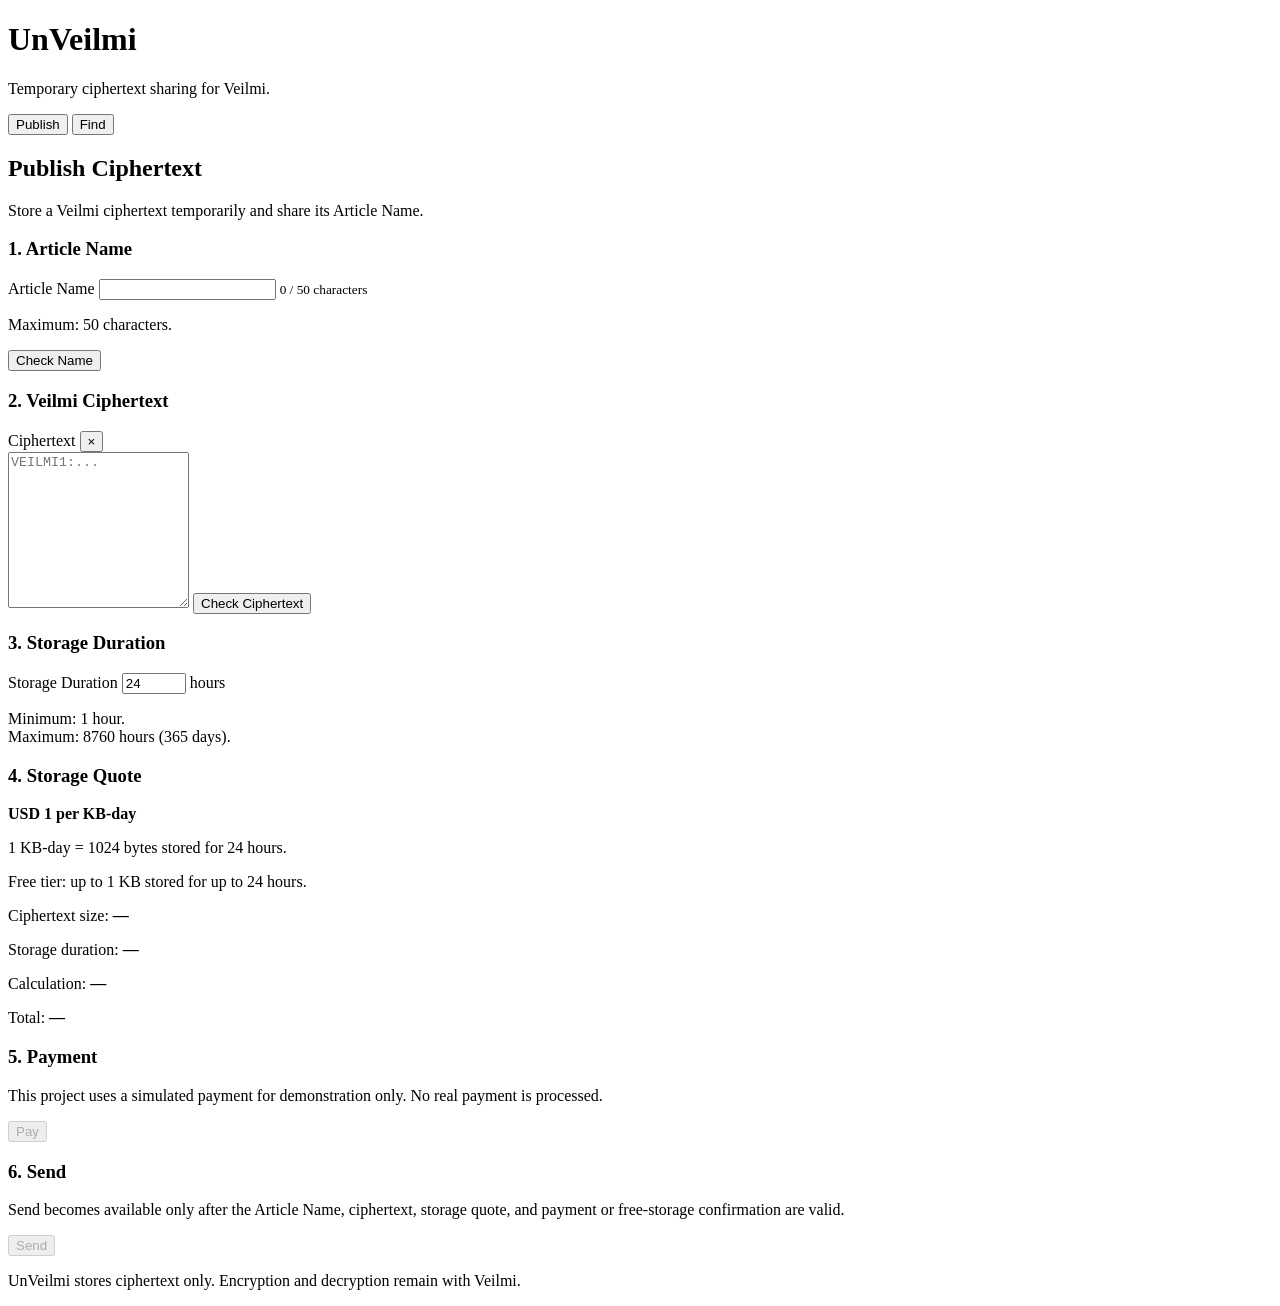
==== frontend/index.html @ 3f8854fa "tested and fixed for a few times" ====
<!DOCTYPE html>
<html lang="en">
<head>
    <meta charset="UTF-8">
    <meta name="viewport" content="width=device-width, initial-scale=1.0">
    <meta http-equiv="Cache-Control" content="no-cache, no-store, must-revalidate">

    <title>UnVeilmi</title>

    <link rel="stylesheet" href="style.css?v=2">
</head>

<body>
    <header>
        <h1>UnVeilmi</h1>
        <p>Temporary ciphertext sharing for Veilmi.</p>

        <nav aria-label="Main navigation">
            <button id="show-publish-page" type="button" aria-current="page">
                Publish
            </button>

            <button id="show-search-page" type="button" aria-current="false">
                Find
            </button>
        </nav>
    </header>

    <main>

        <!-- PAGE 1: PUBLISH -->

        <section id="publish-page">

            <h2>Publish Ciphertext</h2>

            <p>
                Store a Veilmi ciphertext temporarily
                and share its Article Name.
            </p>

            <form id="publish-form">

                <!-- 1. Article Name -->

                <section aria-labelledby="article-name-title">

                    <h3 id="article-name-title">
                        1. Article Name
                    </h3>

                    <label for="article-name">
                        Article Name
                    </label>

                    <input
                        id="article-name"
                        name="article-name"
                        type="text"
                        autocomplete="off"
                        required
                    >

                    <small id="article-name-count">
                        0 / 50 characters
                    </small>

                    <p>
                        Maximum: 50 characters.
                    </p>

                    <button
                        id="check-name-button"
                        type="button"
                    >
                        Check Name
                    </button>

                    <p
                        id="article-name-status"
                        aria-live="polite"
                    ></p>

                    <p
                        id="article-name-suggestion"
                        aria-live="polite"
                    ></p>

                    <button
                        id="use-suggested-name"
                        type="button"
                        hidden
                    >
                        Use Suggested Name
                    </button>

                </section>


                <!-- 2. Veilmi Ciphertext -->

                <section aria-labelledby="ciphertext-title">

                    <h3 id="ciphertext-title">
                        2. Veilmi Ciphertext
                    </h3>

                    <div>
                        <label for="ciphertext">
                            Ciphertext
                        </label>

                        <button
                            id="clear-ciphertext-button"
                            type="button"
                            aria-label="Clear ciphertext"
                            title="Clear ciphertext"
                        >
                            ×
                        </button>
                    </div>

                    <textarea
                        id="ciphertext"
                        name="ciphertext"
                        rows="10"
                        placeholder="VEILMI1:..."
                        spellcheck="false"
                        required
                    ></textarea>

                    <button
                        id="check-ciphertext-button"
                        type="button"
                    >
                        Check Ciphertext
                    </button>

                    <p
                        id="ciphertext-status"
                        aria-live="polite"
                    ></p>

                </section>


                <!-- 3. Storage Duration -->

                <section aria-labelledby="storage-title">

                    <h3 id="storage-title">
                        3. Storage Duration
                    </h3>

                    <label for="storage-hours">
                        Storage Duration
                    </label>

                    <input
                        id="storage-hours"
                        name="storage-hours"
                        type="number"
                        value="24"
                        min="1"
                        max="8760"
                        step="1"
                        required
                    >

                    <span>
                        hours
                    </span>

                    <p>
                        Minimum: 1 hour.<br>
                        Maximum: 8760 hours (365 days).
                    </p>

                    <p
                        id="storage-status"
                        aria-live="polite"
                    ></p>

                </section>


                <!-- 4. Storage Quote -->

                <section aria-labelledby="quote-title">

                    <h3 id="quote-title">
                        4. Storage Quote
                    </h3>

                    <p>
                        <strong>
                            USD 1 per KB-day
                        </strong>
                    </p>

                    <p>
                        1 KB-day = 1024 bytes stored for 24 hours.
                    </p>

                    <p>
                        Free tier: up to 1 KB stored for up to 24 hours.
                    </p>

                    <p>
                        Ciphertext size:
                        <strong id="quote-size">
                            —
                        </strong>
                    </p>

                    <p>
                        Storage duration:
                        <strong id="quote-hours">
                            —
                        </strong>
                    </p>

                    <p>
                        Calculation:
                        <strong id="quote-calculation">
                            —
                        </strong>
                    </p>

                    <p>
                        Total:
                        <strong id="quote-price">
                            —
                        </strong>
                    </p>

                </section>


                <!-- 5. Payment -->

                <section aria-labelledby="payment-title">

                    <h3 id="payment-title">
                        5. Payment
                    </h3>

                    <p>
                        This project uses a simulated payment
                        for demonstration only.
                        No real payment is processed.
                    </p>

                    <button
                        id="pay-button"
                        type="button"
                        disabled
                    >
                        Pay
                    </button>

                    <p
                        id="payment-status"
                        aria-live="polite"
                    ></p>

                </section>


                <!-- 6. Send -->

                <section aria-labelledby="send-title">

                    <h3 id="send-title">
                        6. Send
                    </h3>

                    <p>
                        Send becomes available only after the
                        Article Name, ciphertext, storage quote,
                        and payment or free-storage confirmation
                        are valid.
                    </p>

                    <button
                        id="send-button"
                        type="submit"
                        disabled
                    >
                        Send
                    </button>

                    <p
                        id="publish-status"
                        aria-live="polite"
                    ></p>

                </section>

            </form>


            <!-- Successful Result -->

            <section
                id="published-result"
                aria-labelledby="published-title"
                hidden
            >

                <h3 id="published-title">
                    Published Article Name
                </h3>

                <p id="published-article-name"></p>

                <button
                    id="copy-article-name"
                    type="button"
                    disabled
                >
                    Copy Article Name
                </button>

            </section>

        </section>


        <!-- PAGE 2: FIND -->

        <section
            id="search-page"
            hidden
        >

            <h2>
                Find Ciphertext
            </h2>

            <p>
                Enter an Article Name to retrieve
                its temporary ciphertext.
            </p>

            <form id="search-form">

                <label for="search-article-name">
                    Article Name
                </label>

                <input
                    id="search-article-name"
                    name="search-article-name"
                    type="text"
                    autocomplete="off"
                    required
                >

                <p>
                    Maximum: 50 characters.
                </p>

                <button type="submit">
                    Find
                </button>

            </form>

            <p
                id="search-status"
                aria-live="polite"
            ></p>

            <section
                id="search-result"
                aria-labelledby="result-title"
                hidden
            >

                <h3 id="result-title">
                    Ciphertext
                </h3>

                <pre id="retrieved-ciphertext"></pre>

                <button
                    id="copy-ciphertext"
                    type="button"
                    disabled
                >
                    Copy Ciphertext
                </button>

            </section>

        </section>

    </main>


    <footer>
        <p>
            UnVeilmi stores ciphertext only.
            Encryption and decryption remain with Veilmi.
        </p>
    </footer>


    <!--
        The version query helps prevent Chrome from using
        an older cached copy of app.js during development.
        Increase the number after future major JS updates.
    -->
    <script src="app.js?v=3"></script>

</body>
</html>
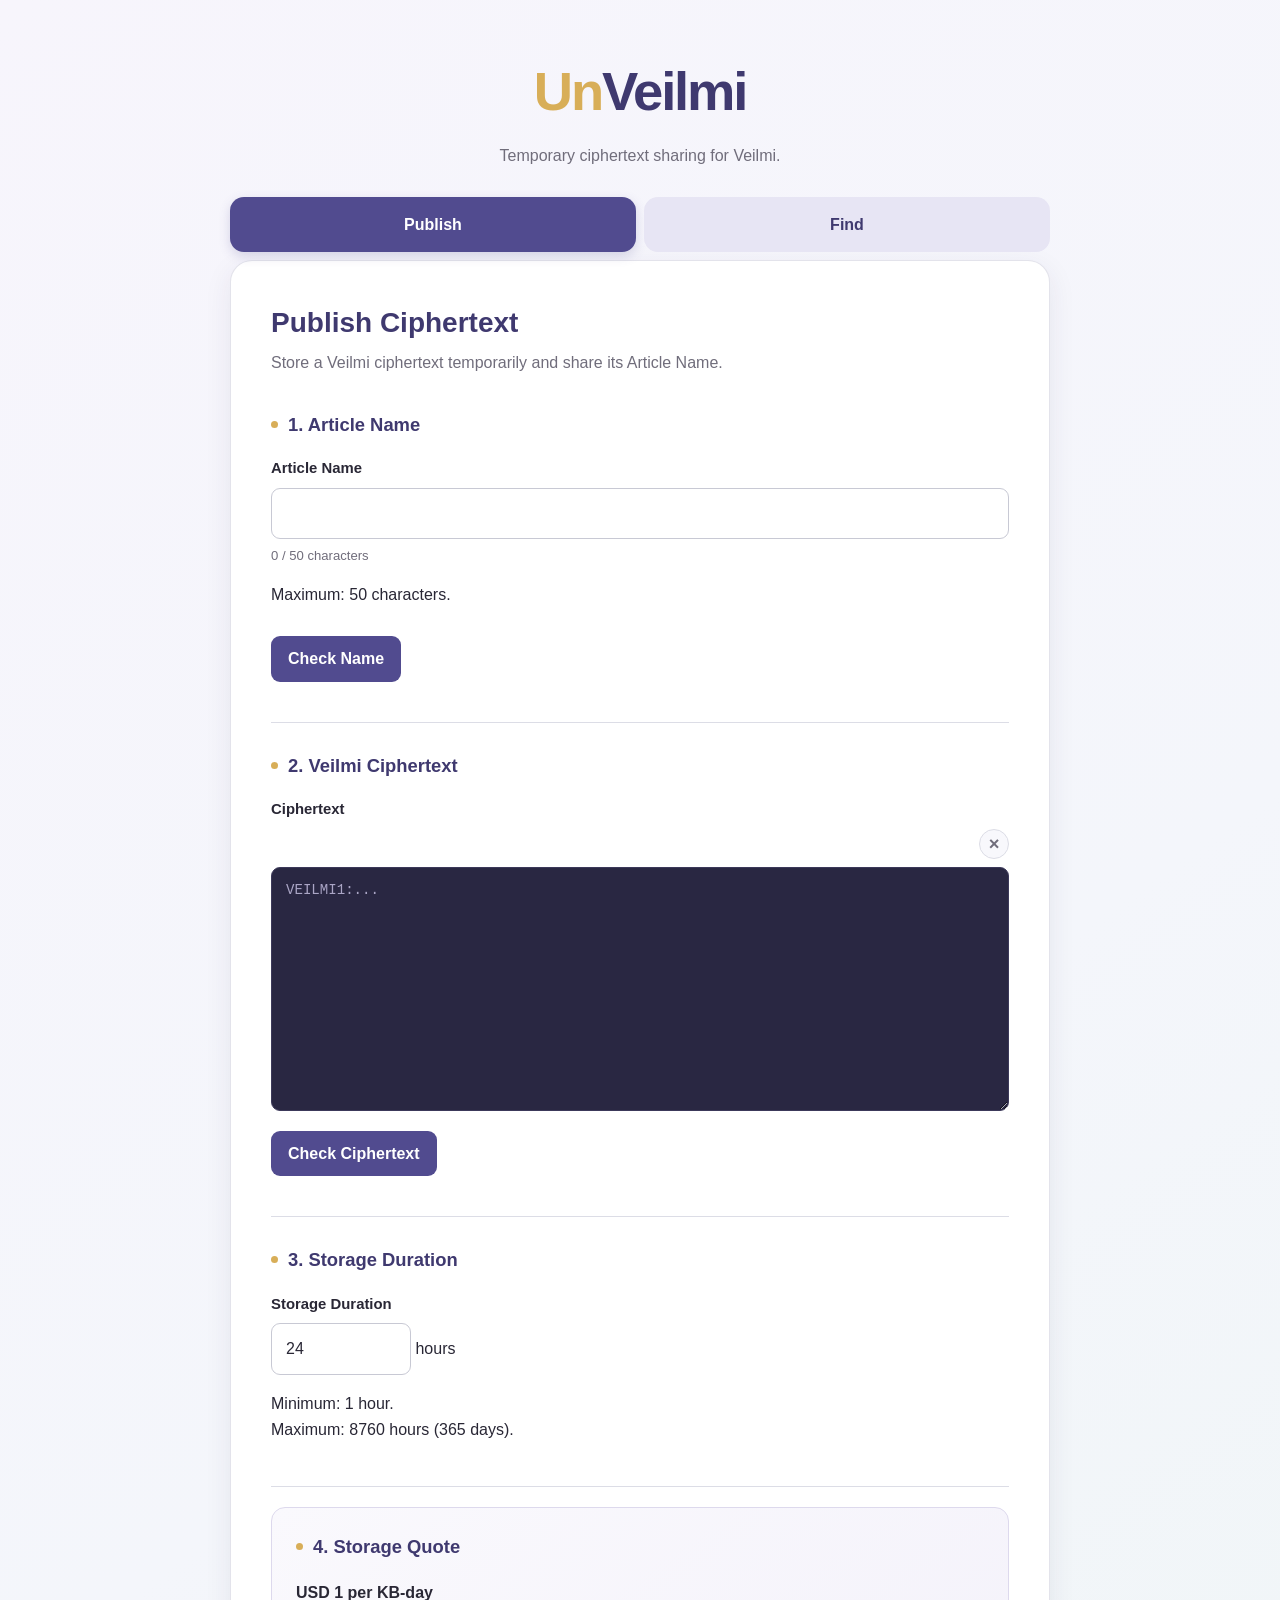
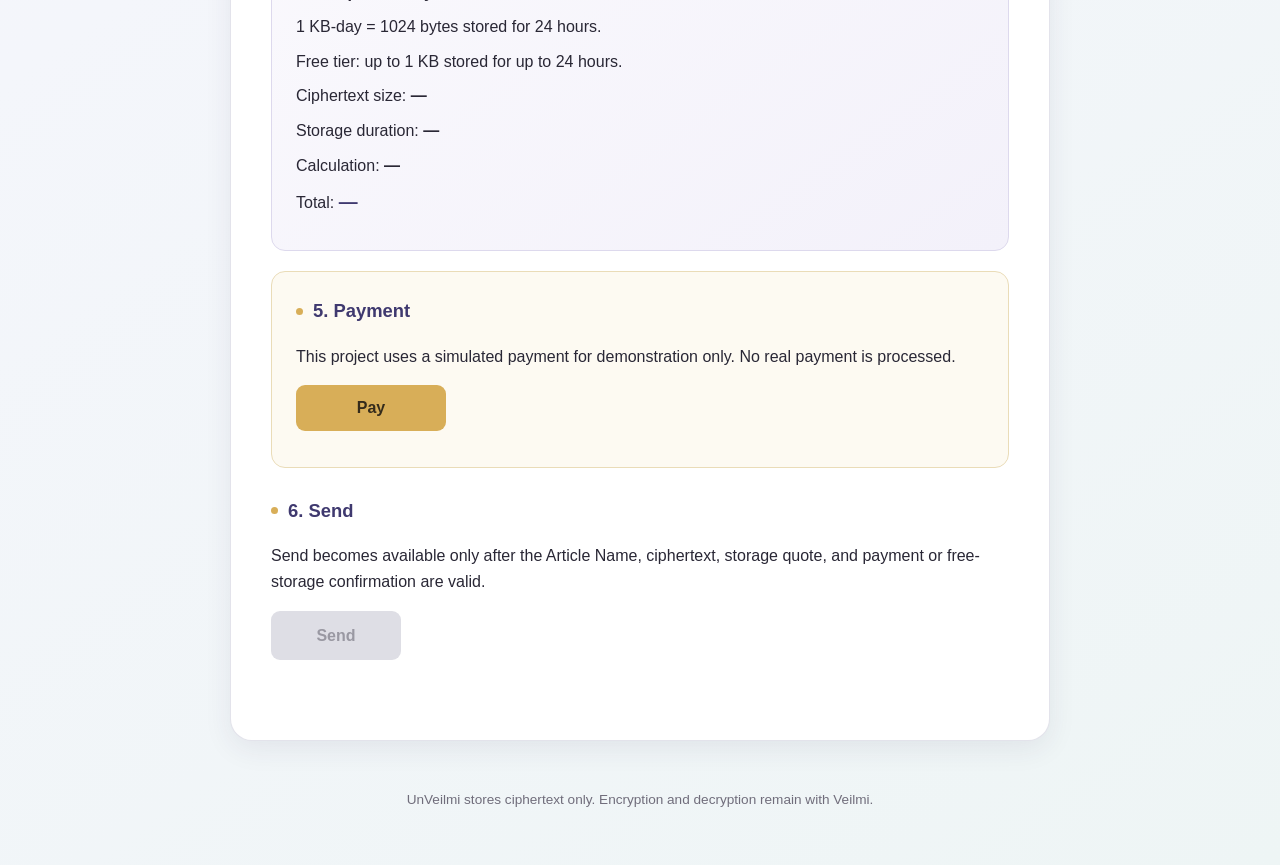
==== commit 40189d89: "frontend small fixing" ====
--- a/frontend/index.html
+++ b/frontend/index.html
@@ -1,5 +1,6 @@
 <!DOCTYPE html>
 <html lang="en">
+
 <head>
     <meta charset="UTF-8">
     <meta name="viewport" content="width=device-width, initial-scale=1.0">
@@ -7,12 +8,26 @@
 
     <title>UnVeilmi</title>
 
-    <link rel="stylesheet" href="style.css?v=2">
+    <!--
+        The version query helps prevent Chrome from using
+        an older cached copy of style.css during development.
+        Increase the number after future major JS updates.
+
+        normally we should:
+        <link rel="stylesheet" href="style.css">
+    -->
+
+    <script>
+        const style = document.createElement("link");
+        style.rel = "stylesheet";
+        style.href = `style.css?v=${Date.now()}`;
+        document.head.appendChild(style);
+    </script>
 </head>
 
 <body>
     <header>
-        <h1>UnVeilmi</h1>
+        <h1><span class="brand-un">Un</span>Veilmi</h1>
         <p>Temporary ciphertext sharing for Veilmi.</p>
 
         <nav aria-label="Main navigation">
@@ -53,13 +68,7 @@
                         Article Name
                     </label>
 
-                    <input
-                        id="article-name"
-                        name="article-name"
-                        type="text"
-                        autocomplete="off"
-                        required
-                    >
+                    <input id="article-name" name="article-name" type="text" autocomplete="off" required>
 
                     <small id="article-name-count">
                         0 / 50 characters
@@ -69,28 +78,15 @@
                         Maximum: 50 characters.
                     </p>
 
-                    <button
-                        id="check-name-button"
-                        type="button"
-                    >
+                    <button id="check-name-button" type="button">
                         Check Name
                     </button>
 
-                    <p
-                        id="article-name-status"
-                        aria-live="polite"
-                    ></p>
-
-                    <p
-                        id="article-name-suggestion"
-                        aria-live="polite"
-                    ></p>
-
-                    <button
-                        id="use-suggested-name"
-                        type="button"
-                        hidden
-                    >
+                    <p id="article-name-status" aria-live="polite"></p>
+
+                    <p id="article-name-suggestion" aria-live="polite"></p>
+
+                    <button id="use-suggested-name" type="button" hidden>
                         Use Suggested Name
                     </button>
 
@@ -110,36 +106,20 @@
                             Ciphertext
                         </label>
 
-                        <button
-                            id="clear-ciphertext-button"
-                            type="button"
-                            aria-label="Clear ciphertext"
-                            title="Clear ciphertext"
-                        >
+                        <button id="clear-ciphertext-button" type="button" aria-label="Clear ciphertext"
+                            title="Clear ciphertext">
                             ×
                         </button>
                     </div>
 
-                    <textarea
-                        id="ciphertext"
-                        name="ciphertext"
-                        rows="10"
-                        placeholder="VEILMI1:..."
-                        spellcheck="false"
-                        required
-                    ></textarea>
-
-                    <button
-                        id="check-ciphertext-button"
-                        type="button"
-                    >
+                    <textarea id="ciphertext" name="ciphertext" rows="10" placeholder="VEILMI1:..." spellcheck="false"
+                        required></textarea>
+
+                    <button id="check-ciphertext-button" type="button">
                         Check Ciphertext
                     </button>
 
-                    <p
-                        id="ciphertext-status"
-                        aria-live="polite"
-                    ></p>
+                    <p id="ciphertext-status" aria-live="polite"></p>
 
                 </section>
 
@@ -156,16 +136,8 @@
                         Storage Duration
                     </label>
 
-                    <input
-                        id="storage-hours"
-                        name="storage-hours"
-                        type="number"
-                        value="24"
-                        min="1"
-                        max="8760"
-                        step="1"
-                        required
-                    >
+                    <input id="storage-hours" name="storage-hours" type="number" value="24" min="1" max="8760" step="1"
+                        required>
 
                     <span>
                         hours
@@ -176,10 +148,7 @@
                         Maximum: 8760 hours (365 days).
                     </p>
 
-                    <p
-                        id="storage-status"
-                        aria-live="polite"
-                    ></p>
+                    <p id="storage-status" aria-live="polite"></p>
 
                 </section>
 
@@ -251,18 +220,11 @@
                         No real payment is processed.
                     </p>
 
-                    <button
-                        id="pay-button"
-                        type="button"
-                        disabled
-                    >
+                    <button id="pay-button" type="button" disabled>
                         Pay
                     </button>
 
-                    <p
-                        id="payment-status"
-                        aria-live="polite"
-                    ></p>
+                    <p id="payment-status" aria-live="polite"></p>
 
                 </section>
 
@@ -282,18 +244,11 @@
                         are valid.
                     </p>
 
-                    <button
-                        id="send-button"
-                        type="submit"
-                        disabled
-                    >
+                    <button id="send-button" type="submit" disabled>
                         Send
                     </button>
 
-                    <p
-                        id="publish-status"
-                        aria-live="polite"
-                    ></p>
+                    <p id="publish-status" aria-live="polite"></p>
 
                 </section>
 
@@ -302,23 +257,15 @@
 
             <!-- Successful Result -->
 
-            <section
-                id="published-result"
-                aria-labelledby="published-title"
-                hidden
-            >
+            <section id="published-result" aria-labelledby="published-title" hidden>
 
                 <h3 id="published-title">
-                    Published Article Name
+                    Last Published Article Name
                 </h3>
 
                 <p id="published-article-name"></p>
 
-                <button
-                    id="copy-article-name"
-                    type="button"
-                    disabled
-                >
+                <button id="copy-article-name" type="button" disabled>
                     Copy Article Name
                 </button>
 
@@ -329,10 +276,7 @@
 
         <!-- PAGE 2: FIND -->
 
-        <section
-            id="search-page"
-            hidden
-        >
+        <section id="search-page" hidden>
 
             <h2>
                 Find Ciphertext
@@ -349,48 +293,36 @@
                     Article Name
                 </label>
 
-                <input
-                    id="search-article-name"
-                    name="search-article-name"
-                    type="text"
-                    autocomplete="off"
-                    required
-                >
+                <input id="search-article-name" name="search-article-name" type="text" autocomplete="off" maxlength="50"
+                    minlength="1" required>
 
                 <p>
-                    Maximum: 50 characters.
+                    1-50 character(s).
                 </p>
 
-                <button type="submit">
-                    Find
-                </button>
+                <div id="search-actions">
+
+                    <button id="find-button" type="submit">
+                        Find
+                    </button>
+
+                    <button id="copy-ciphertext" type="button" disabled>
+                        Copy Ciphertext
+                    </button>
+
+                </div>
 
             </form>
 
-            <p
-                id="search-status"
-                aria-live="polite"
-            ></p>
-
-            <section
-                id="search-result"
-                aria-labelledby="result-title"
-                hidden
-            >
-
-                <h3 id="result-title">
+            <p id="search-status" aria-live="polite"></p>
+
+            <section id="search-result" aria-labelledby="result-title" hidden>
+
+                <h3 id="result-title" class="visually-hidden">
                     Ciphertext
                 </h3>
 
                 <pre id="retrieved-ciphertext"></pre>
-
-                <button
-                    id="copy-ciphertext"
-                    type="button"
-                    disabled
-                >
-                    Copy Ciphertext
-                </button>
 
             </section>
 
@@ -411,8 +343,13 @@
         The version query helps prevent Chrome from using
         an older cached copy of app.js during development.
         Increase the number after future major JS updates.
+
+        normally we should:
+        <script src="app.js"></script>
     -->
-    <script src="app.js?v=3"></script>
+
+    <script src="app.js?v=20260928"></script>
 
 </body>
+
 </html>
--- a/frontend/style.css
+++ b/frontend/style.css
@@ -0,0 +1,981 @@
+/* =========================================================
+   UnVeilmi
+   Main Stylesheet
+
+   Visual direction:
+   - Indigo: primary UnVeilmi color
+   - Muted teal: secondary / Find color
+   - Warm gold: Veilmi family accent
+   - Pale blue-grey: background
+   ========================================================= */
+
+
+/* ---------------------------------------------------------
+   1. Color Palette
+--------------------------------------------------------- */
+
+:root {
+    --background: #f4f6fb;
+    --surface: #ffffff;
+    --surface-soft: #f8f8fc;
+
+    --indigo: #514b8f;
+    --indigo-dark: #3f396f;
+    --indigo-soft: #e7e5f4;
+
+    --teal: #568f8b;
+    --teal-dark: #42736f;
+    --teal-soft: #e1efed;
+
+    --gold: #d8ae58;
+    --gold-soft: #f7edcf;
+
+    --text: #292735;
+    --text-muted: #706d7b;
+
+    --border: #dcdde6;
+    --border-dark: #c8c9d4;
+
+    --danger: #a94f5b;
+    --danger-soft: #f8e8ea;
+
+    --ciphertext-bg: #292742;
+    --ciphertext-text: #f2efff;
+
+    --shadow:
+        0 8px 28px rgba(45, 42, 75, 0.08);
+
+    --radius-large: 22px;
+    --radius-medium: 14px;
+    --radius-small: 9px;
+}
+
+
+/* ---------------------------------------------------------
+   2. Basic Page
+--------------------------------------------------------- */
+
+* {
+    box-sizing: border-box;
+}
+
+
+html {
+    min-height: 100%;
+}
+
+
+body {
+    margin: 0;
+    min-height: 100vh;
+
+    background:
+        linear-gradient(145deg,
+            #f7f5fc 0%,
+            var(--background) 50%,
+            #eef5f5 100%);
+
+    color: var(--text);
+
+    font-family:
+        Inter,
+        -apple-system,
+        BlinkMacSystemFont,
+        "Segoe UI",
+        Roboto,
+        Arial,
+        sans-serif;
+
+    line-height: 1.6;
+}
+
+
+/* ---------------------------------------------------------
+   3. Header and Brand
+--------------------------------------------------------- */
+
+header {
+    width: 100%;
+
+    margin: 0 auto;
+    padding: 48px 16px 0;
+
+    text-align: center;
+}
+
+
+header h1 {
+    margin: 0;
+
+    color: var(--indigo-dark);
+
+    font-size: clamp(2.2rem, 7vw, 3.4rem);
+    font-weight: 750;
+    letter-spacing: -0.04em;
+}
+
+
+/*
+   "Un" uses the warm Veilmi family accent.
+*/
+
+.brand-un {
+    color: var(--gold);
+}
+
+
+header>p {
+    margin: 8px 0 28px;
+
+    color: var(--text-muted);
+
+    font-size: 1rem;
+}
+
+
+/* ---------------------------------------------------------
+   4. Publish / Find Tabs
+--------------------------------------------------------- */
+
+nav {
+    display: flex;
+
+    width: min(820px, calc(100vw - 32px));
+
+    margin: 0 auto;
+
+    gap: 8px;
+}
+
+
+/*
+   Each tab occupies half of the page width.
+
+   Both tabs keep their own rounded corners so they look
+   like two soft bookmarks rather than one segmented button.
+*/
+
+nav button {
+    flex: 1;
+
+    min-width: 0;
+
+    padding: 15px 24px;
+
+    border: none;
+    border-radius: var(--radius-medium);
+
+    background: var(--indigo-soft);
+    color: var(--indigo-dark);
+
+    font: inherit;
+    font-weight: 650;
+
+    cursor: pointer;
+
+    transition:
+        background 0.18s ease,
+        color 0.18s ease,
+        transform 0.12s ease,
+        box-shadow 0.18s ease;
+}
+
+
+nav button:hover:not([aria-current="page"]) {
+    background: #dedbed;
+
+    transform: translateY(-1px);
+}
+
+
+/* Active Publish tab */
+
+#show-publish-page[aria-current="page"] {
+    background: var(--indigo);
+    color: white;
+
+    box-shadow:
+        0 4px 12px rgba(81, 75, 143, 0.20);
+}
+
+
+/* Active Search tab */
+
+#show-search-page[aria-current="page"] {
+    background: var(--gold);
+    color: #342b1b;
+
+    box-shadow:
+        0 4px 12px rgba(216, 174, 88, 0.22);
+}
+
+
+/* ---------------------------------------------------------
+   5. Main Content
+--------------------------------------------------------- */
+
+main {
+    width: min(820px, calc(100% - 32px));
+
+    margin: 8px auto 48px;
+}
+
+
+#publish-page,
+#search-page {
+    background: var(--surface);
+
+    border: 1px solid rgba(220, 221, 230, 0.8);
+    border-radius: var(--radius-large);
+
+    padding: clamp(22px, 5vw, 40px);
+
+    box-shadow: var(--shadow);
+}
+
+
+#publish-page>h2,
+#search-page>h2 {
+    margin-top: 0;
+    margin-bottom: 4px;
+
+    color: var(--indigo-dark);
+
+    font-size: 1.75rem;
+}
+
+
+#publish-page>p,
+#search-page>p {
+    margin-top: 0;
+    margin-bottom: 30px;
+
+    color: var(--text-muted);
+}
+
+
+/* ---------------------------------------------------------
+   6. Publish Steps
+--------------------------------------------------------- */
+
+#publish-form>section {
+    margin: 0;
+    padding: 28px 0;
+
+    border-bottom: 1px solid var(--border);
+}
+
+
+#publish-form>section:first-child {
+    padding-top: 4px;
+}
+
+
+#publish-form>section:last-child {
+    border-bottom: none;
+}
+
+
+#publish-form h3 {
+    display: flex;
+    align-items: center;
+
+    margin: 0 0 18px;
+
+    color: var(--indigo-dark);
+
+    font-size: 1.15rem;
+}
+
+
+/*
+   Small gold marker beside each step.
+*/
+
+#publish-form h3::before {
+    content: "";
+
+    flex: 0 0 auto;
+
+    width: 7px;
+    height: 7px;
+
+    margin-right: 10px;
+
+    background: var(--gold);
+
+    border-radius: 50%;
+}
+
+
+/* ---------------------------------------------------------
+   7. Labels and Inputs
+--------------------------------------------------------- */
+
+label {
+    display: block;
+
+    margin-bottom: 7px;
+
+    color: var(--text);
+
+    font-size: 0.93rem;
+    font-weight: 650;
+}
+
+
+input,
+textarea {
+    width: 100%;
+
+    padding: 12px 14px;
+
+    border: 1px solid var(--border-dark);
+    border-radius: var(--radius-small);
+
+    background: var(--surface);
+    color: var(--text);
+
+    font: inherit;
+
+    outline: none;
+
+    transition:
+        border-color 0.18s ease,
+        box-shadow 0.18s ease;
+}
+
+
+input:focus,
+textarea:focus {
+    border-color: var(--indigo);
+
+    box-shadow:
+        0 0 0 3px rgba(81, 75, 143, 0.12);
+}
+
+
+input[type="number"] {
+    width: 140px;
+}
+
+
+small {
+    display: block;
+
+    margin-top: 6px;
+
+    color: var(--text-muted);
+
+    font-size: 0.82rem;
+}
+
+
+/* ---------------------------------------------------------
+   8. Ciphertext Input
+--------------------------------------------------------- */
+
+#ciphertext {
+    min-height: 190px;
+
+    resize: vertical;
+
+    border: 1px solid #3c395a;
+
+    background: var(--ciphertext-bg);
+    color: var(--ciphertext-text);
+
+    font-family:
+        "SFMono-Regular",
+        Consolas,
+        "Liberation Mono",
+        Menlo,
+        monospace;
+
+    font-size: 0.88rem;
+    line-height: 1.55;
+
+    word-break: break-all;
+}
+
+
+#ciphertext::placeholder {
+    color: #aaa5c5;
+}
+
+
+#ciphertext:focus {
+    border-color: #7770bd;
+
+    box-shadow:
+        0 0 0 3px rgba(81, 75, 143, 0.16);
+}
+
+
+/*
+   Small clear button for the ciphertext field.
+*/
+
+#clear-ciphertext-button {
+    display: flex;
+    align-items: center;
+    justify-content: center;
+
+    width: 30px;
+    min-width: 30px;
+    height: 30px;
+
+    margin: 0 0 8px auto;
+    padding: 0;
+
+    border: 1px solid var(--border);
+    border-radius: 50%;
+
+    background: var(--surface-soft);
+    color: var(--text-muted);
+
+    font-size: 1.15rem;
+    line-height: 1;
+}
+
+
+#clear-ciphertext-button:hover:not(:disabled) {
+    border-color: #e9c7cc;
+
+    background: var(--danger-soft);
+    color: var(--danger);
+
+    box-shadow: none;
+
+    transform: none;
+}
+
+
+/* ---------------------------------------------------------
+   9. General Buttons
+--------------------------------------------------------- */
+
+button {
+    padding: 10px 17px;
+
+    border: none;
+    border-radius: var(--radius-small);
+
+    background: var(--indigo);
+    color: white;
+
+    font: inherit;
+    font-weight: 650;
+
+    cursor: pointer;
+
+    transition:
+        background 0.18s ease,
+        transform 0.12s ease,
+        box-shadow 0.18s ease;
+}
+
+
+button:hover:not(:disabled) {
+    background: var(--indigo-dark);
+
+    transform: translateY(-1px);
+
+    box-shadow:
+        0 4px 12px rgba(63, 57, 111, 0.18);
+}
+
+
+button:active:not(:disabled) {
+    transform: translateY(0);
+}
+
+
+button:disabled {
+    background: #dedee5;
+    color: #9998a2;
+
+    cursor: not-allowed;
+
+    box-shadow: none;
+}
+
+
+/* ---------------------------------------------------------
+   10. Specific Action Buttons
+--------------------------------------------------------- */
+
+#check-name-button,
+#check-ciphertext-button {
+    margin-top: 12px;
+}
+
+
+#use-suggested-name {
+    margin-top: 8px;
+
+    background: var(--teal);
+}
+
+
+#use-suggested-name:hover:not(:disabled) {
+    background: var(--teal-dark);
+}
+
+
+#pay-button {
+    min-width: 150px;
+
+    background: var(--gold);
+    color: #342b1b;
+}
+
+
+#pay-button:hover:not(:disabled) {
+    background: #cda349;
+}
+
+
+#send-button {
+    min-width: 130px;
+
+    padding: 12px 24px;
+}
+
+
+/* ---------------------------------------------------------
+   11. Status Messages
+--------------------------------------------------------- */
+
+#article-name-status,
+#article-name-suggestion,
+#ciphertext-status,
+#storage-status,
+#payment-status,
+#publish-status,
+#search-status {
+    margin: 12px 0 0;
+
+    color: var(--text-muted);
+
+    font-size: 0.92rem;
+}
+
+
+p:has(> strong) {
+    color: var(--text);
+}
+
+
+/* ---------------------------------------------------------
+   12. Storage Quote
+--------------------------------------------------------- */
+
+#quote-title {
+    margin-bottom: 14px;
+}
+
+
+#publish-form section[aria-labelledby="quote-title"] {
+    margin-top: 20px;
+    padding: 24px;
+
+    border: 1px solid #ddd9ed;
+    border-radius: var(--radius-medium);
+
+    background:
+        linear-gradient(145deg,
+            #faf9fd,
+            #f3f1fa);
+}
+
+
+#publish-form section[aria-labelledby="quote-title"] p {
+    margin: 9px 0;
+}
+
+
+#quote-price {
+    color: var(--indigo-dark);
+
+    font-size: 1.18rem;
+}
+
+
+/* ---------------------------------------------------------
+   13. Payment Section
+--------------------------------------------------------- */
+
+#publish-form section[aria-labelledby="payment-title"] {
+    margin-top: 20px;
+    padding: 24px;
+
+    border: 1px solid #eadcb8;
+    border-radius: var(--radius-medium);
+
+    background: #fdfaf2;
+}
+
+
+/* ---------------------------------------------------------
+   14. Published Result
+--------------------------------------------------------- */
+
+#published-result {
+    margin-top: 28px;
+    padding: 24px;
+
+    border: 1px solid #dfca91;
+    border-radius: var(--radius-medium);
+
+    background:
+        linear-gradient(145deg,
+            var(--gold-soft),
+            #fffdf7);
+}
+
+
+#published-result h3 {
+    margin-top: 0;
+    margin-bottom: 8px;
+
+    color: #695326;
+}
+
+
+#published-article-name {
+    margin: 12px 0 18px;
+    padding: 12px 14px;
+
+    border: 1px solid rgba(216, 174, 88, 0.45);
+    border-radius: var(--radius-small);
+
+    background: white;
+
+    color: var(--indigo-dark);
+
+    font-family:
+        "SFMono-Regular",
+        Consolas,
+        monospace;
+
+    font-weight: 650;
+
+    overflow-wrap: anywhere;
+}
+
+
+#copy-article-name {
+    background: var(--indigo);
+}
+
+
+/* ---------------------------------------------------------
+   15. Find Page
+--------------------------------------------------------- */
+
+/*
+   Find reverses the Publish color relationship:
+   gold is the main accent, while indigo remains
+   the supporting Veilmi family color.
+*/
+
+#search-page>h2 {
+    color: var(--gold);
+}
+
+
+#search-page input:focus {
+    border-color: var(--gold);
+
+    box-shadow:
+        0 0 0 3px rgba(216, 174, 88, 0.16);
+}
+
+
+#search-form button {
+    margin-top: 14px;
+
+    background: var(--gold);
+    color: #342b1b;
+}
+
+
+#search-form button:hover:not(:disabled) {
+    background: #cda349;
+}
+
+
+/*
+   Retrieved ciphertext area.
+*/
+
+#search-result {
+    margin-top: 28px;
+    padding: 24px;
+
+    border: 1px solid #e5d5aa;
+    border-radius: var(--radius-medium);
+
+    background: var(--gold-soft);
+}
+
+
+#search-result h3 {
+    margin: 0;
+
+    color: var(--indigo-dark);
+}
+
+
+/*
+   Header row above the ciphertext.
+
+   The title stays on the left.
+   Copy Ciphertext stays on the right.
+*/
+
+/*
+   Find and Copy actions sit on the same row.
+*/
+
+#search-actions {
+    display: flex;
+    align-items: center;
+    justify-content: space-between;
+
+    gap: 16px;
+
+    margin-top: 14px;
+}
+
+
+#search-actions button {
+    margin: 0;
+}
+
+
+/*
+   Find stays on the left.
+*/
+
+#find-button {
+    background: var(--gold);
+    color: #342b1b;
+}
+
+
+#find-button:hover:not(:disabled) {
+    background: #cda349;
+}
+
+
+/*
+   Copy stays on the right.
+*/
+
+#copy-ciphertext {
+    margin-left: auto;
+
+    background: var(--indigo);
+    color: white;
+}
+
+
+#copy-ciphertext:hover:not(:disabled) {
+    background: var(--indigo-dark);
+}
+
+
+#copy-ciphertext:disabled {
+    background: #dedee5;
+    color: #9998a2;
+}
+
+
+#retrieved-ciphertext {
+    width: 100%;
+    max-width: 100%;
+
+    /*
+       Long ciphertext stays inside this box.
+    */
+
+    max-height: 320px;
+
+    margin: 0;
+    padding: 18px;
+
+    overflow-x: hidden;
+    overflow-y: auto;
+
+    border-radius: var(--radius-small);
+
+    background: var(--ciphertext-bg);
+    color: var(--ciphertext-text);
+
+    font-family:
+        "SFMono-Regular",
+        Consolas,
+        "Liberation Mono",
+        Menlo,
+        monospace;
+
+    font-size: 0.86rem;
+    line-height: 1.55;
+
+    white-space: pre-wrap;
+    overflow-wrap: anywhere;
+    word-break: break-all;
+}
+
+
+/*
+   Copy uses indigo rather than gold.
+
+   This gives Find a gold → indigo relationship,
+   opposite to Publish's indigo → gold relationship.
+*/
+
+#copy-ciphertext {
+    flex: 0 0 auto;
+
+    margin: 0;
+
+    background: var(--indigo);
+    color: white;
+}
+
+
+#copy-ciphertext:hover:not(:disabled) {
+    background: var(--indigo-dark);
+}
+
+
+#copy-ciphertext:disabled {
+    background: #dedee5;
+    color: #9998a2;
+}
+
+/* ---------------------------------------------------------
+   16. Footer
+--------------------------------------------------------- */
+
+footer {
+    max-width: 820px;
+
+    margin: 0 auto;
+    padding: 0 24px 40px;
+
+    text-align: center;
+
+    color: var(--text-muted);
+
+    font-size: 0.85rem;
+}
+
+
+/* ---------------------------------------------------------
+   17. Hidden Elements
+--------------------------------------------------------- */
+
+[hidden] {
+    display: none !important;
+}
+
+
+/* ---------------------------------------------------------
+   18. Mobile Layout
+--------------------------------------------------------- */
+
+@media (max-width: 600px) {
+
+    header {
+        padding: 32px 10px 0;
+    }
+
+
+    header>p {
+        margin-bottom: 22px;
+    }
+
+
+    nav {
+        width: calc(100vw - 20px);
+
+        gap: 6px;
+    }
+
+
+    nav button {
+        padding: 13px 10px;
+
+        border-radius: 12px;
+    }
+
+
+    main {
+        width: calc(100% - 20px);
+
+        margin-top: 6px;
+    }
+
+
+    #publish-page,
+    #search-page {
+        padding: 22px 18px;
+
+        border-radius: 18px;
+    }
+
+    .visually-hidden {
+        position: absolute;
+
+        width: 1px;
+        height: 1px;
+
+        padding: 0;
+        margin: -1px;
+
+        overflow: hidden;
+
+        clip: rect(0, 0, 0, 0);
+
+        white-space: nowrap;
+
+        border: 0;
+    }
+
+
+    input[type="number"] {
+        width: 120px;
+    }
+
+
+    #publish-form section[aria-labelledby="quote-title"],
+    #publish-form section[aria-labelledby="payment-title"],
+    #published-result,
+    #search-result {
+        padding: 18px;
+    }
+
+
+    button {
+        min-height: 42px;
+    }
+}
+
+
+/* ---------------------------------------------------------
+   19. Reduced Motion
+--------------------------------------------------------- */
+
+@media (prefers-reduced-motion: reduce) {
+
+    *,
+    *::before,
+    *::after {
+        scroll-behavior: auto !important;
+        transition: none !important;
+    }
+}
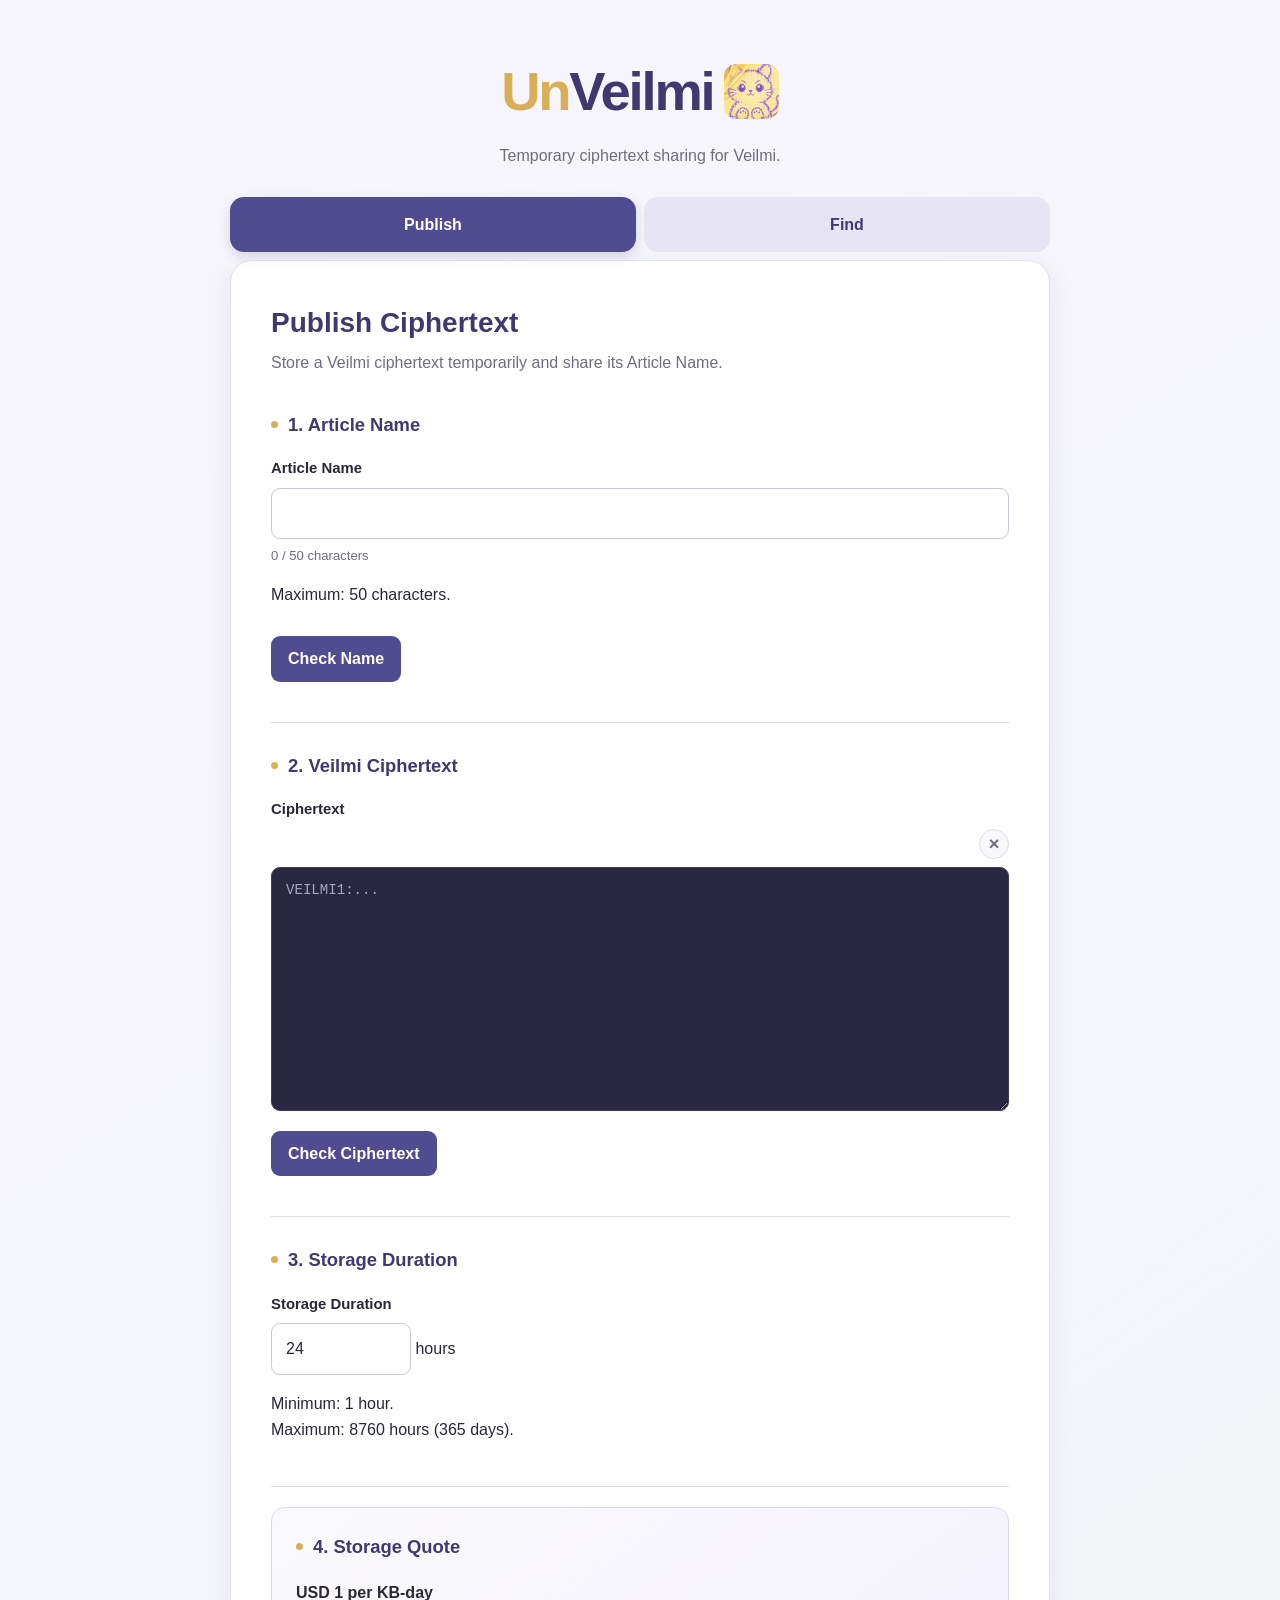
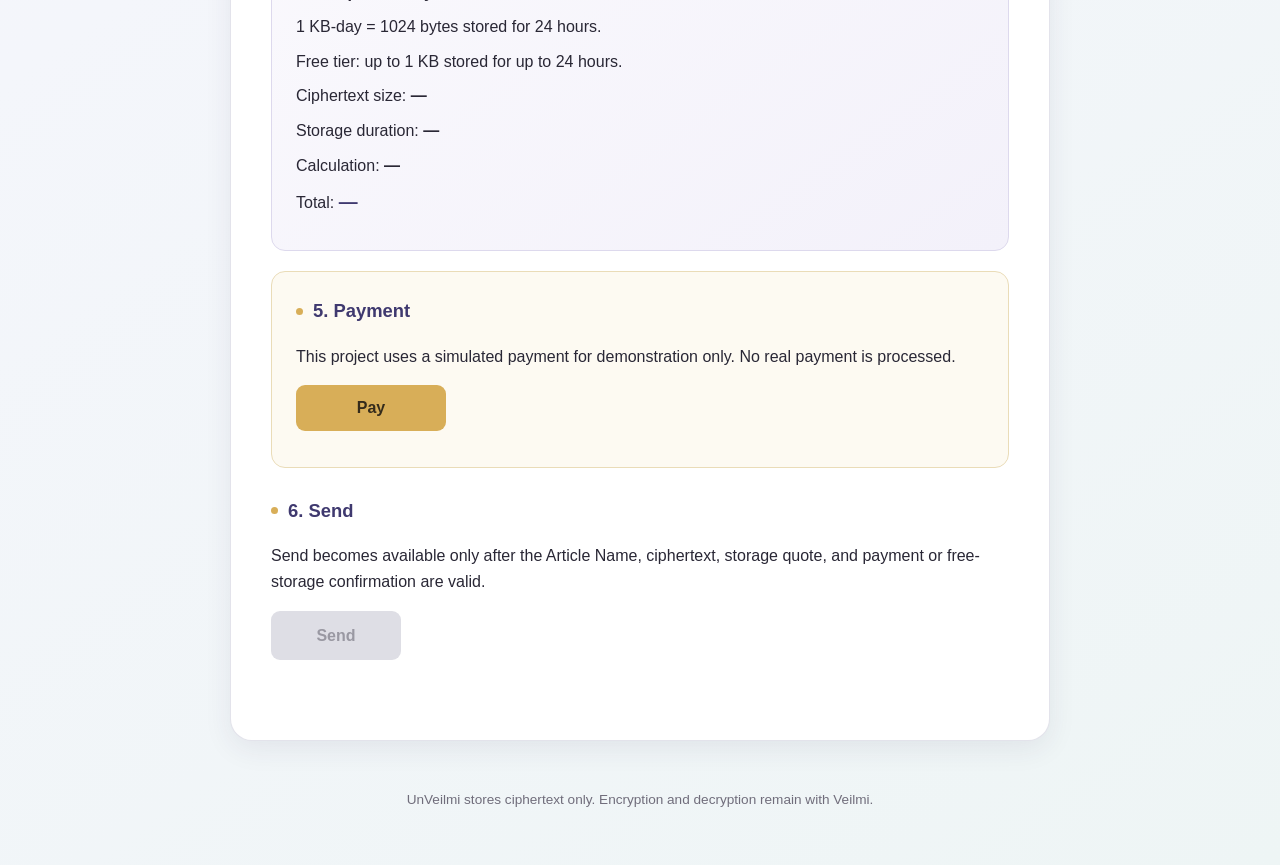
==== commit 5c4e863f: "add icon" ====
--- a/frontend/index.html
+++ b/frontend/index.html
@@ -8,26 +8,25 @@
 
     <title>UnVeilmi</title>
 
-    <!--
-        The version query helps prevent Chrome from using
-        an older cached copy of style.css during development.
-        Increase the number after future major JS updates.
-
-        normally we should:
-        <link rel="stylesheet" href="style.css">
+    <!--if testing:
+        <script>
+            const style = document.createElement("link");
+            style.rel = "stylesheet";
+            style.href = `style.css?v=${Date.now()}`;
+            document.head.appendChild(style);
+        </script> 
     -->
-
-    <script>
-        const style = document.createElement("link");
-        style.rel = "stylesheet";
-        style.href = `style.css?v=${Date.now()}`;
-        document.head.appendChild(style);
-    </script>
+    <link rel="stylesheet" href="style.css">
+    <link rel="icon" type="image/png" href="images/UnVeilmi.png">
+
 </head>
 
 <body>
     <header>
-        <h1><span class="brand-un">Un</span>Veilmi</h1>
+        <h1 class="brand-title">
+            <span><span class="brand-un">Un</span>Veilmi</span>
+            <img class="brand-icon" src="images/UnVeilmi.png" alt="" aria-hidden="true">
+        </h1>
         <p>Temporary ciphertext sharing for Veilmi.</p>
 
         <nav aria-label="Main navigation">
@@ -283,8 +282,7 @@
             </h2>
 
             <p>
-                Enter an Article Name to retrieve
-                its temporary ciphertext.
+                Enter the full Article Name exactly as shared. Partial matches are not supported.
             </p>
 
             <form id="search-form">
@@ -339,16 +337,11 @@
     </footer>
 
 
-    <!--
-        The version query helps prevent Chrome from using
-        an older cached copy of app.js during development.
-        Increase the number after future major JS updates.
-
-        normally we should:
-        <script src="app.js"></script>
+    <!-- if testing:
+        <script src="app.js?v=20260929"></script> 
     -->
 
-    <script src="app.js?v=20260928"></script>
+    <script src="app.js"></script>
 
 </body>
 
--- a/frontend/style.css
+++ b/frontend/style.css
@@ -4,7 +4,7 @@
 
    Visual direction:
    - Indigo: primary UnVeilmi color
-   - Muted teal: secondary / Find color
+   - Muted teal: status / validation feedback
    - Warm gold: Veilmi family accent
    - Pale blue-grey: background
    ========================================================= */
@@ -25,7 +25,6 @@
 
     --teal: #568f8b;
     --teal-dark: #42736f;
-    --teal-soft: #e1efed;
 
     --gold: #d8ae58;
     --gold-soft: #f7edcf;
@@ -119,6 +118,20 @@
    "Un" uses the warm Veilmi family accent.
 */
 
+.brand-title {
+    display: flex;
+    align-items: center;
+    justify-content: center;
+    gap: 0.2em;
+}
+
+.brand-icon {
+    width: 1em;
+    height: 1em;
+    object-fit: cover;
+    border-radius: 22%;
+}
+
 .brand-un {
     color: var(--gold);
 }
@@ -245,8 +258,8 @@
 }
 
 
-#publish-page>p,
-#search-page>p {
+#publish-page > p,
+#search-page > p:not(#search-status) {
     margin-top: 0;
     margin-bottom: 30px;
 
@@ -556,9 +569,10 @@
 #search-status {
     margin: 12px 0 0;
 
-    color: var(--text-muted);
+    color: var(--teal-dark);
 
     font-size: 0.92rem;
+    font-weight: 600;
 }
 
 
@@ -729,13 +743,6 @@
 
 
 /*
-   Header row above the ciphertext.
-
-   The title stays on the left.
-   Copy Ciphertext stays on the right.
-*/
-
-/*
    Find and Copy actions sit on the same row.
 */
 
@@ -768,30 +775,6 @@
 #find-button:hover:not(:disabled) {
     background: #cda349;
 }
-
-
-/*
-   Copy stays on the right.
-*/
-
-#copy-ciphertext {
-    margin-left: auto;
-
-    background: var(--indigo);
-    color: white;
-}
-
-
-#copy-ciphertext:hover:not(:disabled) {
-    background: var(--indigo-dark);
-}
-
-
-#copy-ciphertext:disabled {
-    background: #dedee5;
-    color: #9998a2;
-}
-
 
 #retrieved-ciphertext {
     width: 100%;
